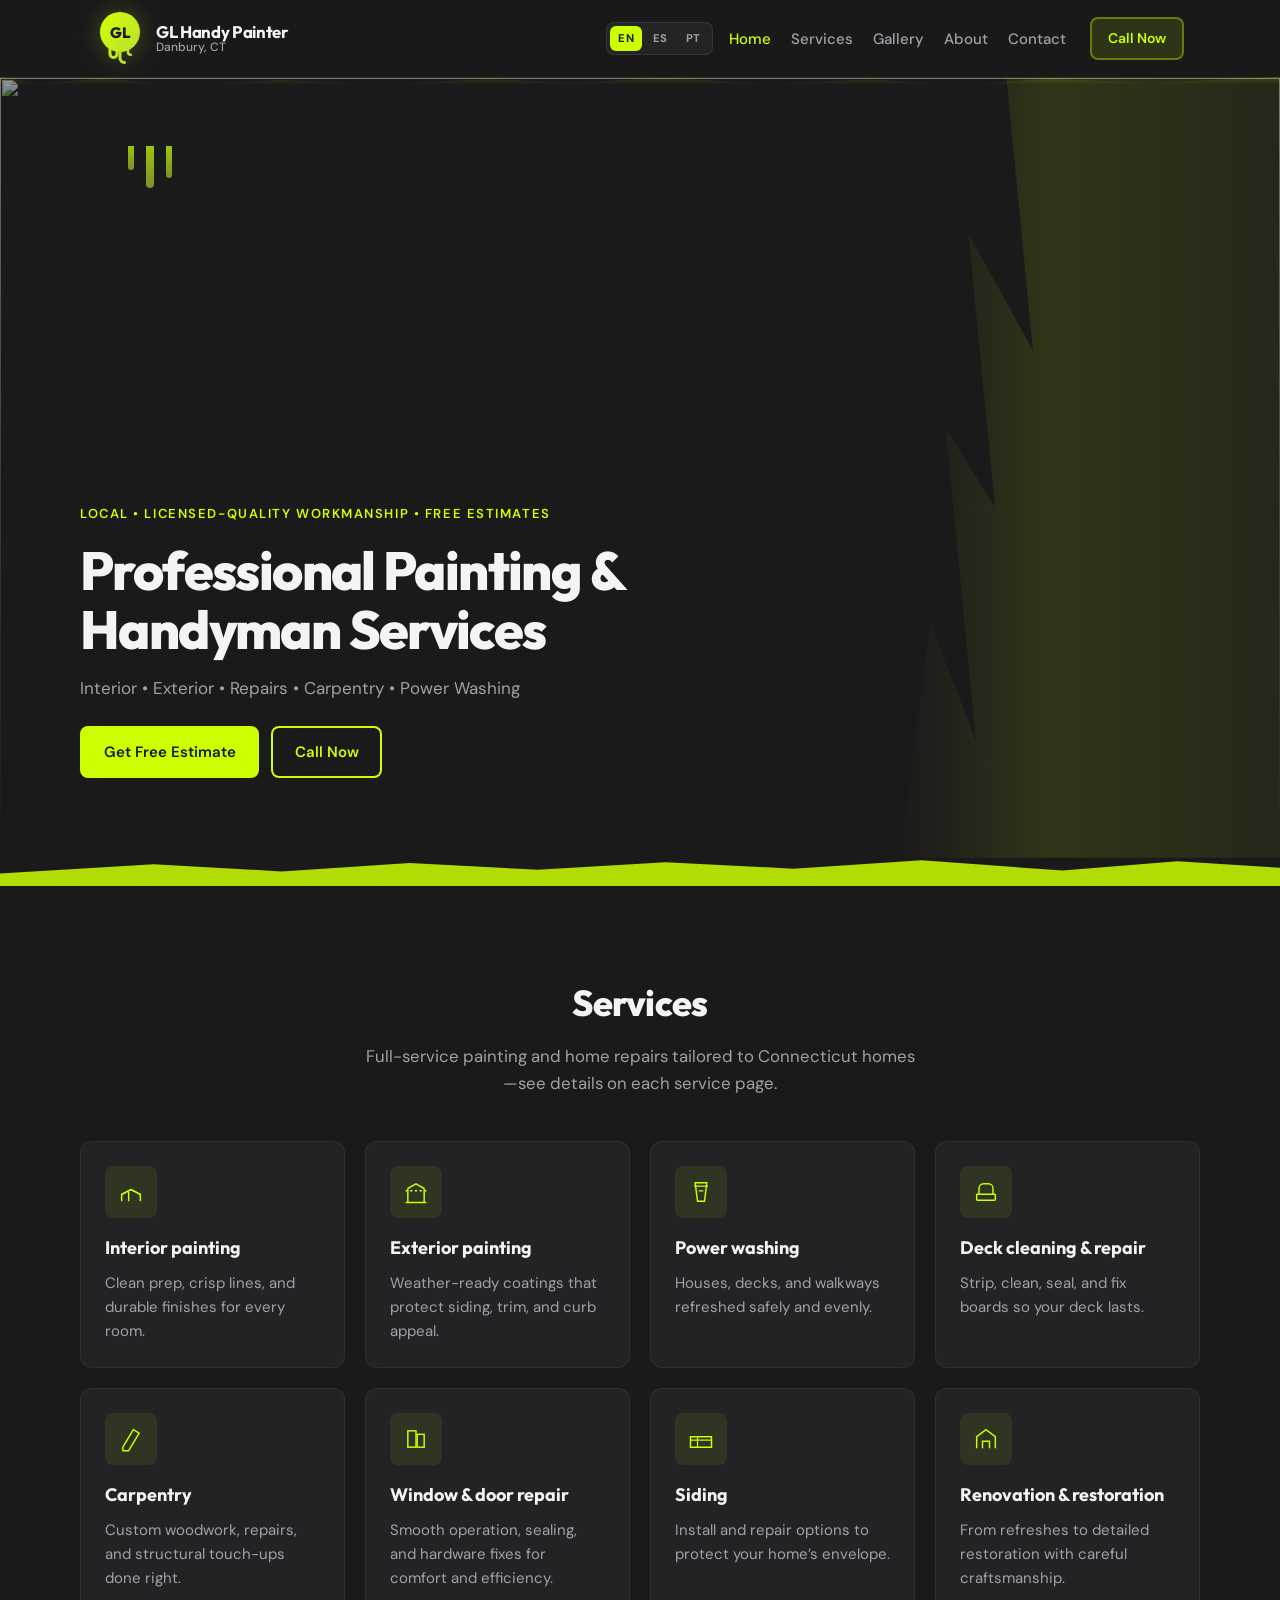
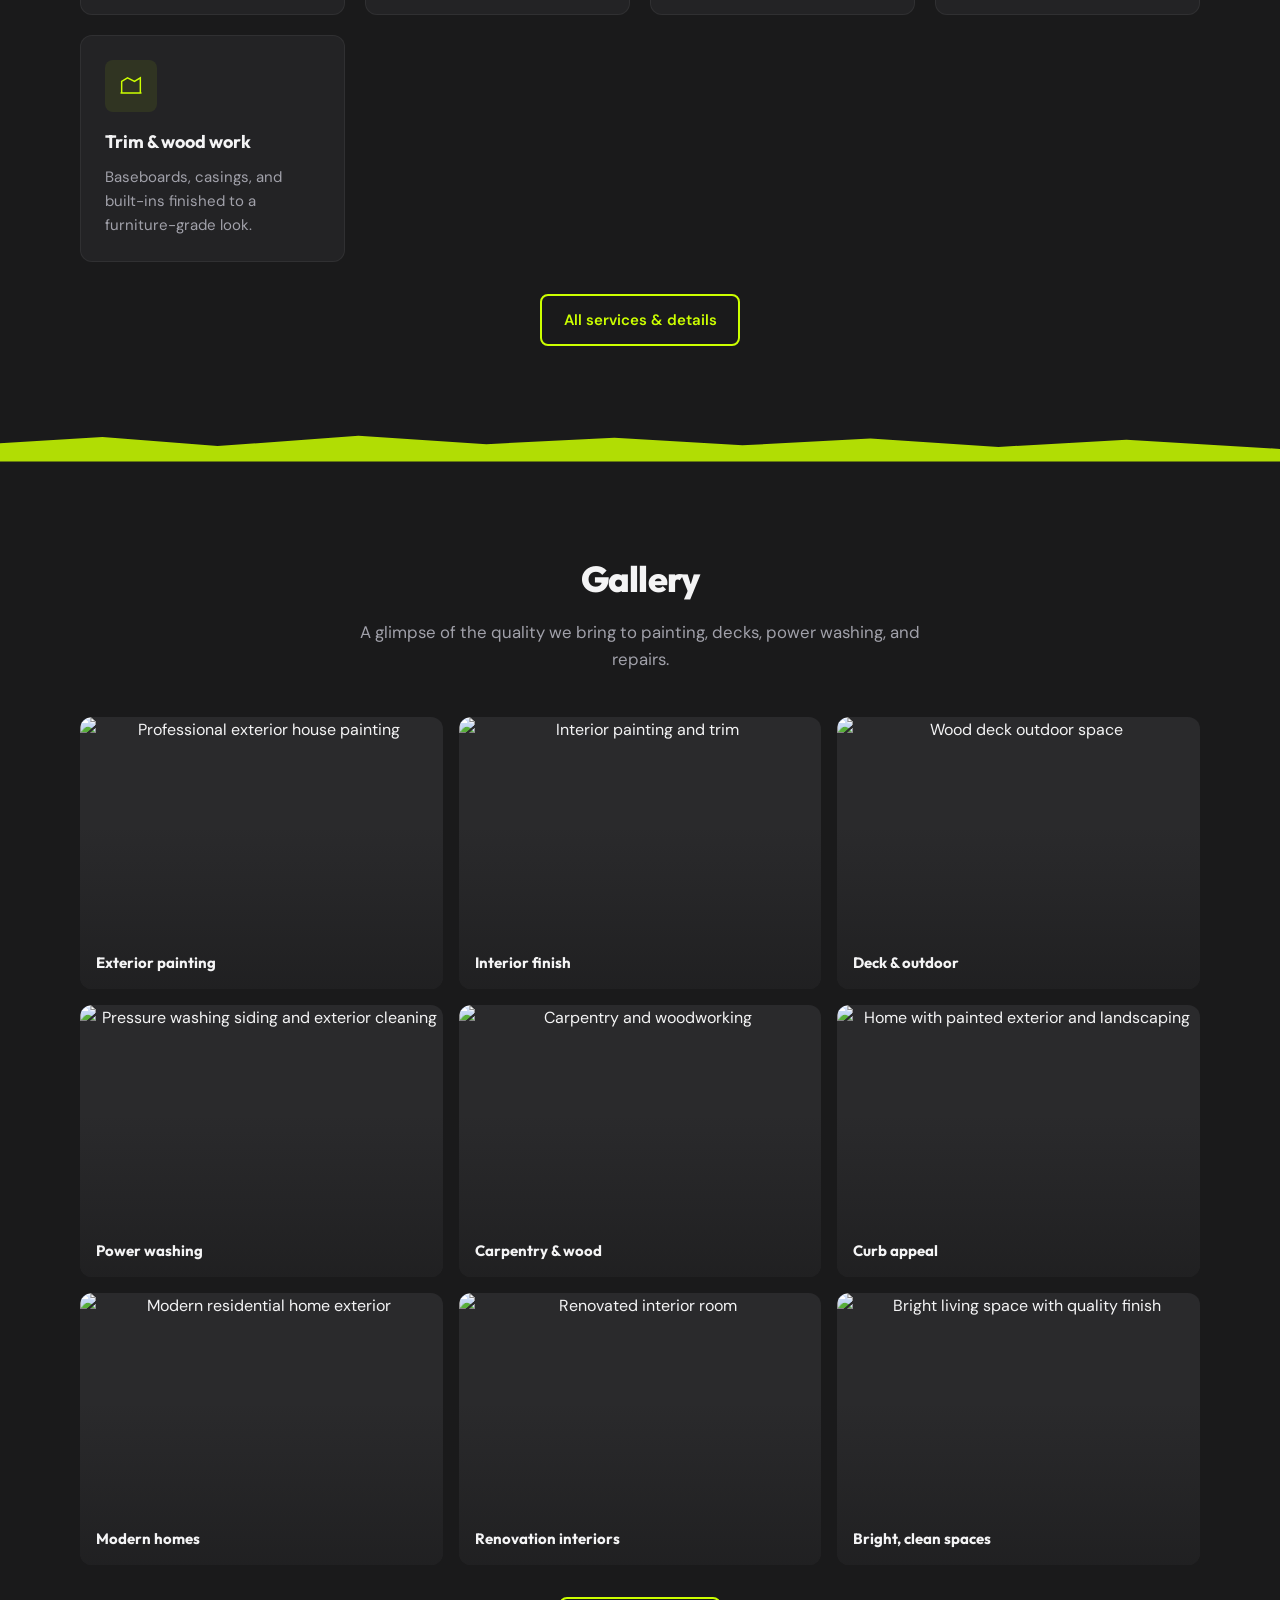
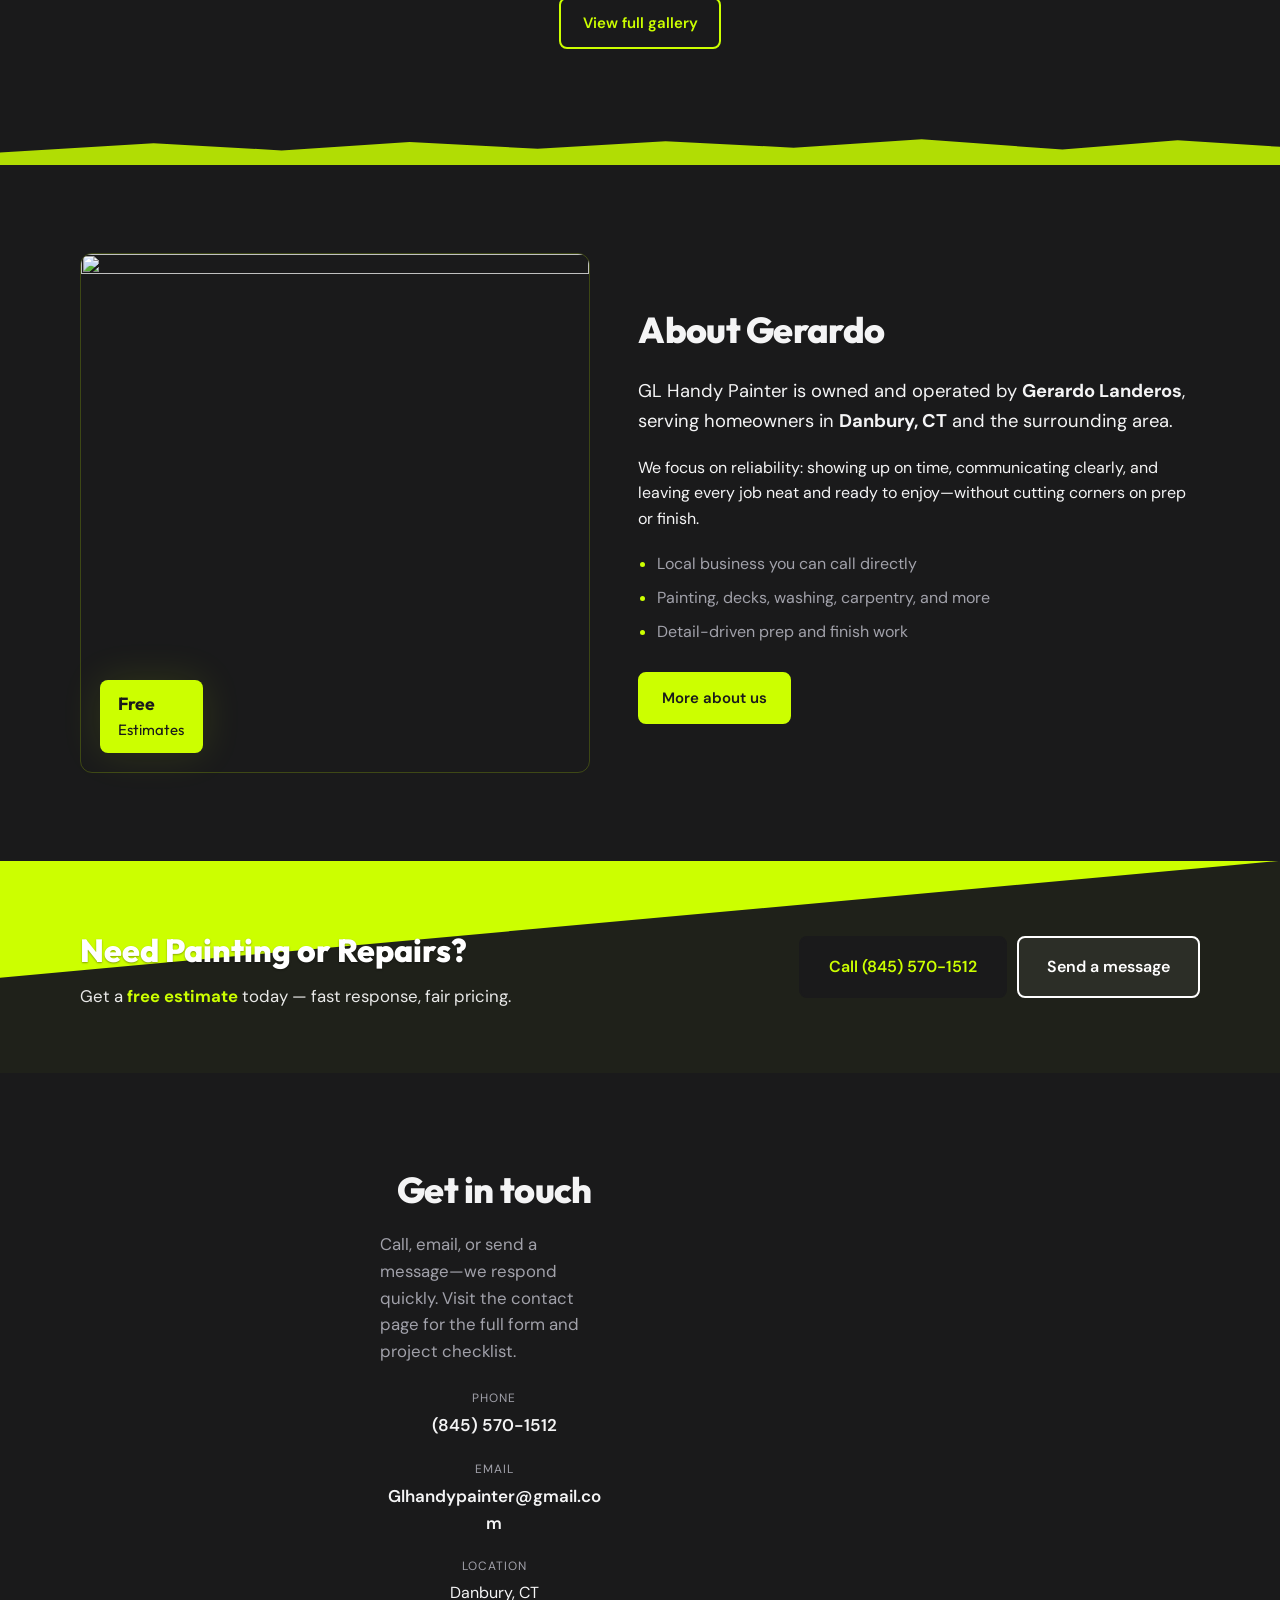
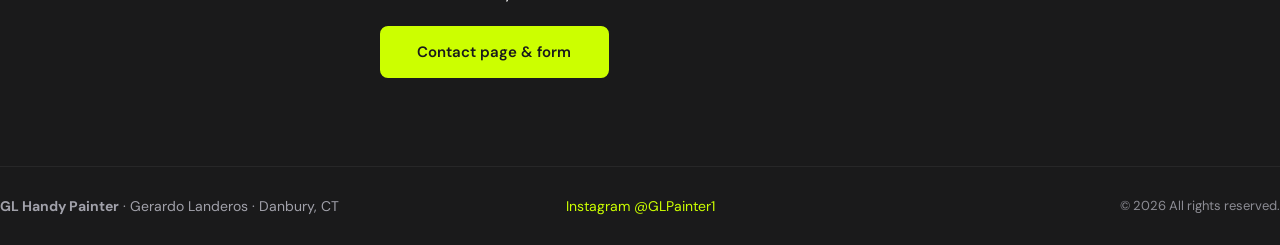
==== index.html @ 83ecfe6f "first" ====
<!DOCTYPE html>
<html lang="en">
<head>
  <meta charset="UTF-8">
  <meta name="viewport" content="width=device-width, initial-scale=1.0, viewport-fit=cover">
  <meta name="description" content="GL Handy Painter — professional painting and handyman services in Danbury, CT. Interior & exterior painting, power washing, deck repair, carpentry, and more. Free estimates. Call (845) 570-1512.">
  <meta name="theme-color" content="#1A1A1B">
  <title>GL Handy Painter | Painting & Handyman Services | Danbury, CT</title>
  <link rel="preconnect" href="https://fonts.googleapis.com">
  <link rel="preconnect" href="https://fonts.gstatic.com" crossorigin>
  <link href="https://fonts.googleapis.com/css2?family=DM+Sans:ital,opsz,wght@0,9..40,400;0,9..40,500;0,9..40,600;0,9..40,700&family=Outfit:wght@600;700;800&display=swap" rel="stylesheet">
  <link rel="stylesheet" href="css/styles.css">
  <script type="application/ld+json">
  {
    "@context": "https://schema.org",
    "@type": "HomeAndConstructionBusiness",
    "name": "GL Handy Painter",
    "description": "Professional painting and handyman services in Danbury, Connecticut.",
    "telephone": "+18455701512",
    "email": "Glhandypainter@gmail.com",
    "address": {
      "@type": "PostalAddress",
      "addressLocality": "Danbury",
      "addressRegion": "CT",
      "addressCountry": "US"
    },
    "areaServed": { "@type": "City", "name": "Danbury", "containedInPlace": { "@type": "State", "name": "Connecticut" } },
    "priceRange": "$$"
  }
  </script>
</head>
<body data-page="home">
  <a class="skip-link" href="#main" data-i18n="skip">Skip to content</a>

  <header class="site-header" id="top">
    <div class="header-inner">
      <a href="index.html" class="brand" data-i18n-aria="brand_aria" aria-label="GL Handy Painter home">
        <span class="brand-logo" aria-hidden="true">
          <svg class="logo-gl" width="48" height="56" viewBox="0 0 48 56" fill="none" xmlns="http://www.w3.org/2000/svg">
            <ellipse cx="24" cy="22" rx="20" ry="20" fill="url(#logoGradH)"/>
            <path class="logo-drip logo-drip--1" d="M14 38v6c0 2 1.5 3.5 3.5 3.5s3.5-1.5 3.5-3.5v-4" stroke="url(#logoGradH)" stroke-width="3" stroke-linecap="round" fill="none"/>
            <path class="logo-drip logo-drip--2" d="M24 40v8c0 2.5 2 4.5 4.5 4.5" stroke="url(#logoGradH)" stroke-width="3" stroke-linecap="round" fill="none"/>
            <path class="logo-drip logo-drip--3" d="M32 37v5c0 1.5 1.2 2.8 2.8 2.8" stroke="url(#logoGradH)" stroke-width="2.5" stroke-linecap="round" fill="none"/>
            <text x="24" y="28" text-anchor="middle" fill="#1A1A1B" font-family="Outfit, sans-serif" font-weight="800" font-size="15">GL</text>
            <defs>
              <linearGradient id="logoGradH" x1="4" y1="4" x2="44" y2="40" gradientUnits="userSpaceOnUse">
                <stop stop-color="#D4FF00"/>
                <stop offset="1" stop-color="#B8E034"/>
              </linearGradient>
            </defs>
          </svg>
        </span>
        <span class="brand-text">
          <span class="brand-name">GL Handy Painter</span>
          <span class="brand-tag">Danbury, CT</span>
        </span>
      </a>
      <div class="header-end">
        <div class="lang-switch" role="group" data-i18n-aria="lang_aria" aria-label="Choose language">
          <button type="button" class="lang-btn is-active" data-lang="en" aria-pressed="true">EN</button>
          <button type="button" class="lang-btn" data-lang="es" aria-pressed="false">ES</button>
          <button type="button" class="lang-btn" data-lang="pt" aria-pressed="false">PT</button>
        </div>
        <nav class="nav" aria-label="Main">
          <button type="button" class="nav-toggle" aria-expanded="false" aria-controls="nav-menu" data-i18n-aria="nav_open" aria-label="Open menu">
            <span></span><span></span><span></span>
          </button>
          <ul id="nav-menu" class="nav-list">
            <li><a href="index.html" aria-current="page" data-i18n="nav_home">Home</a></li>
            <li><a href="services.html" data-i18n="nav_services">Services</a></li>
            <li><a href="gallery.html" data-i18n="nav_gallery">Gallery</a></li>
            <li><a href="about.html" data-i18n="nav_about">About</a></li>
            <li><a href="contact.html" data-i18n="nav_contact">Contact</a></li>
            <li class="nav-cta"><a href="tel:+18455701512" class="btn btn--nav" data-i18n="nav_call">Call Now</a></li>
          </ul>
        </nav>
      </div>
    </div>
  </header>

  <main id="main">
    <section class="hero" aria-labelledby="hero-heading">
      <div class="hero-bg">
        <picture>
          <source media="(max-width: 768px)" srcset="https://images.unsplash.com/photo-1562259949-e8e7689d7828?w=900&q=85">
          <img src="https://images.unsplash.com/photo-1562259949-e8e7689d7828?w=1920&q=85" alt="" width="1920" height="1080" fetchpriority="high" class="hero-bg-img">
        </picture>
        <div class="hero-overlay"></div>
        <div class="hero-paint-edge" aria-hidden="true"></div>
      </div>
      <div class="hero-drips" aria-hidden="true">
        <span class="drip drip--1"></span>
        <span class="drip drip--2"></span>
        <span class="drip drip--3"></span>
      </div>
      <div class="container hero-content">
        <p class="hero-eyebrow" data-i18n="hero_eyebrow">Local • Licensed-quality workmanship • Free estimates</p>
        <h1 id="hero-heading" class="hero-title" data-i18n="hero_title">Professional Painting &amp; Handyman Services</h1>
        <p class="hero-sub" data-i18n="hero_sub">Interior • Exterior • Repairs • Carpentry • Power Washing</p>
        <div class="hero-actions">
          <a href="contact.html" class="btn btn--primary" data-i18n="hero_cta_est">Get Free Estimate</a>
          <a href="tel:+18455701512" class="btn btn--outline" data-i18n="hero_cta_call">Call Now</a>
        </div>
      </div>
    </section>

    <div class="stroke-divider stroke-divider--flip" aria-hidden="true"></div>

    <section class="section services" id="services" aria-labelledby="services-heading">
      <div class="container">
        <header class="section-header">
          <h2 id="services-heading" class="section-title" data-i18n="home_services_h2">Services</h2>
          <p class="section-lead" data-i18n="home_services_lead">Full-service painting and home repairs tailored to Connecticut homes.</p>
        </header>
        <ul class="service-grid">
          <li class="service-card">
            <div class="service-icon" aria-hidden="true"><svg viewBox="0 0 48 48" fill="none"><path d="M8 40V28l16-8 16 8v12" stroke="currentColor" stroke-width="2.5"/><path d="M8 28l16-8 16 8M20 24v16" stroke="currentColor" stroke-width="2.5"/></svg></div>
            <h3 data-i18n="s_interior_t">Interior Painting</h3>
            <p data-i18n="s_interior_d">Clean prep, crisp lines, and durable finishes for every room.</p>
          </li>
          <li class="service-card">
            <div class="service-icon" aria-hidden="true"><svg viewBox="0 0 48 48" fill="none"><path d="M6 42h36M10 42V18l14-8 14 8v24" stroke="currentColor" stroke-width="2.5"/><path d="M6 22h36" stroke="currentColor" stroke-width="2.5" stroke-dasharray="4 4"/></svg></div>
            <h3 data-i18n="s_exterior_t">Exterior Painting</h3>
            <p data-i18n="s_exterior_d">Weather-ready coatings that protect siding, trim, and curb appeal.</p>
          </li>
          <li class="service-card">
            <div class="service-icon" aria-hidden="true"><svg viewBox="0 0 48 48" fill="none"><path d="M14 8h20l-4 32H18L14 8z" stroke="currentColor" stroke-width="2.5"/><path d="M12 14h24M20 22h8" stroke="currentColor" stroke-width="2"/></svg></div>
            <h3 data-i18n="s_wash_t">Power Washing</h3>
            <p data-i18n="s_wash_d">Houses, decks, and walkways refreshed safely and evenly.</p>
          </li>
          <li class="service-card">
            <div class="service-icon" aria-hidden="true"><svg viewBox="0 0 48 48" fill="none"><rect x="8" y="28" width="32" height="10" rx="1" stroke="currentColor" stroke-width="2.5"/><path d="M12 28V18c0-4 3-8 8-8h8c5 0 8 4 8 8v10" stroke="currentColor" stroke-width="2.5"/></svg></div>
            <h3 data-i18n="s_deck_t">Deck Cleaning &amp; Repair</h3>
            <p data-i18n="s_deck_d">Strip, clean, seal, and fix boards so your deck lasts.</p>
          </li>
          <li class="service-card">
            <div class="service-icon" aria-hidden="true"><svg viewBox="0 0 48 48" fill="none"><path d="M10 38L28 8l10 6-18 30H10v-6z" stroke="currentColor" stroke-width="2.5" stroke-linejoin="round"/></svg></div>
            <h3 data-i18n="s_carp_t">Carpentry</h3>
            <p data-i18n="s_carp_d">Custom woodwork, repairs, and structural touch-ups done right.</p>
          </li>
          <li class="service-card">
            <div class="service-icon" aria-hidden="true"><svg viewBox="0 0 48 48" fill="none"><rect x="10" y="10" width="14" height="28" stroke="currentColor" stroke-width="2.5"/><rect x="26" y="16" width="12" height="22" stroke="currentColor" stroke-width="2.5"/></svg></div>
            <h3 data-i18n="s_win_t">Window &amp; Door Repair</h3>
            <p data-i18n="s_win_d">Smooth operation, sealing, and hardware fixes for comfort and efficiency.</p>
          </li>
          <li class="service-card">
            <div class="service-icon" aria-hidden="true"><svg viewBox="0 0 48 48" fill="none"><path d="M6 20h36v18H6V20z" stroke="currentColor" stroke-width="2.5"/><path d="M6 26h36M18 20v18" stroke="currentColor" stroke-width="2"/></svg></div>
            <h3 data-i18n="s_side_t">Siding</h3>
            <p data-i18n="s_side_d">Install and repair options to protect your home’s envelope.</p>
          </li>
          <li class="service-card">
            <div class="service-icon" aria-hidden="true"><svg viewBox="0 0 48 48" fill="none"><path d="M8 40V20l16-12 16 12v20" stroke="currentColor" stroke-width="2.5"/><path d="M18 40V28h12v12" stroke="currentColor" stroke-width="2.5"/></svg></div>
            <h3 data-i18n="s_reno_t">Renovation &amp; Restoration</h3>
            <p data-i18n="s_reno_d">From refreshes to detailed restoration with careful craftsmanship.</p>
          </li>
          <li class="service-card">
            <div class="service-icon" aria-hidden="true"><svg viewBox="0 0 48 48" fill="none"><path d="M6 36h36M8 36V16l10-6 12 6 10-6v26" stroke="currentColor" stroke-width="2.5"/></svg></div>
            <h3 data-i18n="s_trim_t">Trim &amp; Wood Work</h3>
            <p data-i18n="s_trim_d">Baseboards, casings, and built-ins finished to a furniture-grade look.</p>
          </li>
        </ul>
        <div class="section-cta-row">
          <a href="services.html" class="btn btn--outline" data-i18n="home_services_more">All services &amp; details</a>
        </div>
      </div>
    </section>

    <div class="stroke-divider" aria-hidden="true"></div>

    <section class="section gallery-section" id="gallery" aria-labelledby="gallery-heading">
      <div class="container">
        <header class="section-header">
          <h2 id="gallery-heading" class="section-title" data-i18n="home_gallery_h2">Gallery</h2>
          <p class="section-lead" data-i18n="home_gallery_lead">A glimpse of the quality we bring to painting, decks, and repairs.</p>
        </header>
        <div class="gallery-grid" role="list">
          <button type="button" class="gallery-item" role="listitem" data-lightbox="https://images.unsplash.com/photo-1562259949-e8e7689d7828?w=1400&q=85" data-i18n-cap="gal_cap_ext">
            <img src="https://images.unsplash.com/photo-1562259949-e8e7689d7828?w=600&q=80" alt="Professional exterior house painting" width="600" height="400" loading="lazy">
            <span class="gallery-item__cap" data-i18n="gal_cap_ext">Exterior painting</span>
          </button>
          <button type="button" class="gallery-item" role="listitem" data-lightbox="https://images.unsplash.com/photo-1589939705384-5185137a7f0f?w=1400&q=85" data-i18n-cap="gal_cap_int">
            <img src="https://images.unsplash.com/photo-1589939705384-5185137a7f0f?w=600&q=80" alt="Interior painting and trim" width="600" height="400" loading="lazy">
            <span class="gallery-item__cap" data-i18n="gal_cap_int">Interior finish</span>
          </button>
          <button type="button" class="gallery-item" role="listitem" data-lightbox="https://images.unsplash.com/photo-1556911220-bff31c812dba?w=1400&q=85" data-i18n-cap="gal_cap_deck">
            <img src="https://images.unsplash.com/photo-1556911220-bff31c812dba?w=600&q=80" alt="Wood deck outdoor space" width="600" height="400" loading="lazy">
            <span class="gallery-item__cap" data-i18n="gal_cap_deck">Deck &amp; outdoor</span>
          </button>
          <button type="button" class="gallery-item" role="listitem" data-lightbox="https://images.unsplash.com/photo-1600880292203-757bb62b4baf?w=1400&q=85" data-i18n-cap="gal_cap_wash">
            <img src="https://images.unsplash.com/photo-1600880292203-757bb62b4baf?w=600&q=80" alt="Pressure washing siding and exterior cleaning" width="600" height="400" loading="lazy">
            <span class="gallery-item__cap" data-i18n="gal_cap_wash">Power washing</span>
          </button>
          <button type="button" class="gallery-item" role="listitem" data-lightbox="https://images.unsplash.com/photo-1504148455328-c376907d081c?w=1400&q=85" data-i18n-cap="gal_cap_wood">
            <img src="https://images.unsplash.com/photo-1504148455328-c376907d081c?w=600&q=80" alt="Carpentry and woodworking" width="600" height="400" loading="lazy">
            <span class="gallery-item__cap" data-i18n="gal_cap_wood">Carpentry &amp; wood</span>
          </button>
          <button type="button" class="gallery-item" role="listitem" data-lightbox="https://images.unsplash.com/photo-1600585154340-be6161a56a0c?w=1400&q=85" data-i18n-cap="gal_cap_curb">
            <img src="https://images.unsplash.com/photo-1600585154340-be6161a56a0c?w=600&q=80" alt="Home with painted exterior and landscaping" width="600" height="400" loading="lazy">
            <span class="gallery-item__cap" data-i18n="gal_cap_curb">Curb appeal</span>
          </button>
          <button type="button" class="gallery-item" role="listitem" data-lightbox="https://images.unsplash.com/photo-1564013799919-ab600027ffc6?w=1400&q=85" data-i18n-cap="gal_cap_modern">
            <img src="https://images.unsplash.com/photo-1564013799919-ab600027ffc6?w=600&q=80" alt="Modern residential home exterior" width="600" height="400" loading="lazy">
            <span class="gallery-item__cap" data-i18n="gal_cap_modern">Modern homes</span>
          </button>
          <button type="button" class="gallery-item" role="listitem" data-lightbox="https://images.unsplash.com/photo-1513694203232-719a280e022f?w=1400&q=85" data-i18n-cap="gal_cap_reno">
            <img src="https://images.unsplash.com/photo-1513694203232-719a280e022f?w=600&q=80" alt="Renovated interior room" width="600" height="400" loading="lazy">
            <span class="gallery-item__cap" data-i18n="gal_cap_reno">Renovation interiors</span>
          </button>
          <button type="button" class="gallery-item" role="listitem" data-lightbox="https://images.unsplash.com/photo-1600585154084-4e5fe7c39198?w=1400&q=85" data-i18n-cap="gal_cap_bright">
            <img src="https://images.unsplash.com/photo-1600585154084-4e5fe7c39198?w=600&q=80" alt="Bright living space with quality finish" width="600" height="400" loading="lazy">
            <span class="gallery-item__cap" data-i18n="gal_cap_bright">Bright, clean spaces</span>
          </button>
        </div>
        <div class="section-cta-row">
          <a href="gallery.html" class="btn btn--outline" data-i18n="home_gallery_more">View full gallery</a>
        </div>
      </div>
    </section>

    <div class="stroke-divider stroke-divider--flip" aria-hidden="true"></div>

    <section class="section about" id="about" aria-labelledby="about-heading">
      <div class="container about-grid">
        <div class="about-visual">
          <img src="https://images.unsplash.com/photo-1600607687939-ce8a6c25118c?w=700&q=85" alt="" class="about-img" width="700" height="875" loading="lazy">
          <div class="about-badge">
            <strong data-i18n="about_badge_free">Free</strong> <span data-i18n="about_badge_est">Estimates</span>
          </div>
        </div>
        <div class="about-copy">
          <h2 id="about-heading" class="section-title" data-i18n="home_about_h2">About Gerardo</h2>
          <p class="lead" data-i18n-html="home_about_p1">GL Handy Painter is owned and operated by <strong>Gerardo Landeros</strong>, serving homeowners in <strong>Danbury, CT</strong> and the surrounding area.</p>
          <p data-i18n="home_about_p2">We focus on reliability: showing up on time, communicating clearly, and leaving every job neat and ready to enjoy.</p>
          <ul class="about-points">
            <li data-i18n="home_about_li1">Local business you can call directly</li>
            <li data-i18n="home_about_li2">Experience across painting, decks, washing, and carpentry</li>
            <li data-i18n="home_about_li3">Detail-driven prep and finish work</li>
          </ul>
          <a href="about.html" class="btn btn--primary" data-i18n="home_about_more">More about us</a>
        </div>
      </div>
    </section>

    <section class="cta-banner" aria-labelledby="cta-banner-heading">
      <div class="cta-banner__inner container">
        <div class="cta-banner__text">
          <h2 id="cta-banner-heading" data-i18n="cta_banner_h2">Need Painting or Repairs?</h2>
          <p data-i18n-html="cta_banner_p">Get a <strong>free estimate</strong> today — fast response, fair pricing.</p>
        </div>
        <div class="cta-banner__actions">
          <a href="tel:+18455701512" class="btn btn--dark btn--lg" data-i18n="cta_call_btn">Call (845) 570-1512</a>
          <a href="contact.html" class="btn btn--outline-dark btn--lg" data-i18n="cta_msg_btn">Send a message</a>
        </div>
      </div>
    </section>

    <section class="section contact" id="contact" aria-labelledby="contact-heading">
      <div class="container contact-grid contact-grid--teaser">
        <div class="contact-info">
          <h2 id="contact-heading" class="section-title" data-i18n="home_contact_h2">Get in touch</h2>
          <p class="section-lead" style="text-align:left;margin-bottom:1.5rem" data-i18n="home_contact_teaser">Call, email, or send a message—we respond quickly.</p>
          <ul class="contact-list">
            <li>
              <span class="contact-label" data-i18n="home_contact_phone">Phone</span>
              <a href="tel:+18455701512">(845) 570-1512</a>
            </li>
            <li>
              <span class="contact-label" data-i18n="home_contact_email">Email</span>
              <a href="mailto:Glhandypainter@gmail.com">Glhandypainter@gmail.com</a>
            </li>
            <li>
              <span class="contact-label" data-i18n="home_contact_loc">Location</span>
              <span>Danbury, CT</span>
            </li>
          </ul>
          <a href="contact.html" class="btn btn--primary" data-i18n="home_contact_cta">Contact page &amp; form</a>
        </div>
      </div>
    </section>
  </main>

  <footer class="site-footer">
    <div class="container footer-inner">
      <p data-i18n-html="footer_line"><strong>GL Handy Painter</strong> · Gerardo Landeros · Danbury, CT</p>
      <p class="footer-social"><a href="https://www.instagram.com/GLPainter1/" rel="noopener noreferrer" target="_blank" data-i18n="footer_insta">Instagram @GLPainter1</a></p>
      <p class="footer-copy">© <span id="year"></span> <span data-i18n="footer_rights">All rights reserved.</span></p>
    </div>
  </footer>

  <a href="tel:+18455701512" class="fab-call" data-i18n-aria="fab_aria" aria-label="Call GL Handy Painter">
    <svg width="24" height="24" viewBox="0 0 24 24" fill="none" aria-hidden="true"><path d="M6.6 10.8c1.45 2.35 3.45 4.35 5.8 5.8l1.95-1.95c.3-.3.75-.4 1.1-.25 1.2.45 2.5.7 3.85.7.6 0 1.05.45 1.05 1.05V20c0 .6-.45 1.05-1.05 1.05C9.4 21.05 3 14.65 3 6.95 3 6.35 3.45 5.9 4.05 5.9H7.1c.6 0 1.05.45 1.05 1.05 0 1.35.25 2.65.7 3.85.15.35.05.8-.25 1.1L6.6 10.8z" fill="currentColor"/></svg>
  </a>

  <div class="lightbox" id="lightbox" hidden>
    <button type="button" class="lightbox__close" data-i18n-aria="lightbox_close" aria-label="Close preview">&times;</button>
    <img class="lightbox__img" src="" alt="">
    <p class="lightbox__cap"></p>
  </div>

  <script src="js/i18n.js"></script>
  <script src="js/main.js" defer></script>
</body>
</html>
---- css/styles.css ----
/* GL Handy Painter — brand: charcoal + neon lime */
:root {
  --color-bg: #1A1A1B;
  --color-bg-elevated: #232325;
  --color-surface: #2A2A2C;
  --color-text: #F4F4F5;
  --color-text-muted: #A1A1AA;
  --color-accent: #CCFF00;
  --color-accent-hover: #D4FF00;
  --color-accent-dark: #9BB82E;
  --font-display: "Outfit", system-ui, sans-serif;
  --font-body: "DM Sans", system-ui, sans-serif;
  --header-height: 4.25rem;
  --radius: 12px;
  --radius-sm: 8px;
  --shadow-glow: 0 0 40px rgba(204, 255, 0, 0.12);
  --transition: 0.25s cubic-bezier(0.4, 0, 0.2, 1);
}

*,
*::before,
*::after {
  box-sizing: border-box;
}

html {
  scroll-behavior: smooth;
}

@media (prefers-reduced-motion: reduce) {
  html {
    scroll-behavior: auto;
  }
  *,
  *::before,
  *::after {
    animation-duration: 0.01ms !important;
    animation-iteration-count: 1 !important;
    transition-duration: 0.01ms !important;
  }
}

body {
  margin: 0;
  font-family: var(--font-body);
  font-size: 1rem;
  line-height: 1.6;
  color: var(--color-text);
  background: var(--color-bg);
  -webkit-font-smoothing: antialiased;
  padding-bottom: env(safe-area-inset-bottom, 0);
}

img {
  max-width: 100%;
  height: auto;
  display: block;
}

a {
  color: var(--color-accent);
  text-decoration: none;
  transition: color var(--transition), opacity var(--transition);
}

a:hover {
  color: var(--color-accent-hover);
}

.skip-link {
  position: absolute;
  top: -100px;
  left: 1rem;
  padding: 0.75rem 1rem;
  background: var(--color-accent);
  color: var(--color-bg);
  font-weight: 600;
  z-index: 200;
  border-radius: var(--radius-sm);
}

.skip-link:focus {
  top: 1rem;
}

.container {
  width: min(100% - 2rem, 1120px);
  margin-inline: auto;
  padding-left: max(0px, env(safe-area-inset-left, 0px));
  padding-right: max(0px, env(safe-area-inset-right, 0px));
}

.visually-hidden {
  position: absolute;
  width: 1px;
  height: 1px;
  padding: 0;
  margin: -1px;
  overflow: hidden;
  clip: rect(0, 0, 0, 0);
  white-space: nowrap;
  border: 0;
}

.contact-grid--teaser {
  max-width: 520px;
  margin-inline: auto;
}

.contact-grid--teaser .contact-info .section-title {
  text-align: center;
}

.contact-grid--teaser .contact-list {
  text-align: center;
}

.contact-grid--teaser .contact-label {
  text-align: center;
}

.contact-grid--teaser .btn {
  display: flex;
  margin-inline: auto;
  max-width: 320px;
}

/* ----- Header ----- */
.site-header {
  position: sticky;
  top: 0;
  z-index: 100;
  background: rgba(26, 26, 27, 0.92);
  backdrop-filter: blur(12px);
  -webkit-backdrop-filter: blur(12px);
  border-bottom: 1px solid rgba(204, 255, 0, 0.12);
}

.site-header::after {
  content: "";
  position: absolute;
  left: 0;
  right: 0;
  bottom: -8px;
  height: 8px;
  background: linear-gradient(
    180deg,
    rgba(204, 255, 0, 0.15) 0%,
    transparent 100%
  );
  pointer-events: none;
  clip-path: polygon(
    0 0,
    3% 80%,
    8% 20%,
    14% 100%,
    22% 40%,
    30% 90%,
    38% 30%,
    45% 70%,
    52% 15%,
    60% 85%,
    68% 35%,
    75% 95%,
    82% 25%,
    90% 75%,
    100% 0,
    100% 100%,
    0 100%
  );
  opacity: 0.9;
}

.header-inner {
  display: flex;
  align-items: center;
  justify-content: space-between;
  gap: 0.75rem;
  max-width: 1120px;
  margin: 0 auto;
  padding: 0.65rem max(1rem, env(safe-area-inset-left, 0px))
    max(0.65rem, env(safe-area-inset-top, 0px))
    max(1rem, env(safe-area-inset-right, 0px));
  min-height: var(--header-height);
  flex-wrap: nowrap;
}

@media (max-width: 380px) {
  .brand-name {
    font-size: 0.95rem;
  }
  .lang-btn {
    padding: 0.3rem 0.38rem;
    font-size: 0.65rem;
  }
}

.header-end {
  display: flex;
  align-items: center;
  gap: 0.65rem 1rem;
  margin-left: auto;
}

.lang-switch {
  display: flex;
  align-items: center;
  gap: 0.15rem;
  padding: 0.2rem;
  background: rgba(255, 255, 255, 0.05);
  border-radius: var(--radius-sm);
  border: 1px solid rgba(255, 255, 255, 0.08);
}

.lang-btn {
  font-family: var(--font-body);
  font-size: 0.7rem;
  font-weight: 700;
  letter-spacing: 0.04em;
  padding: 0.35rem 0.5rem;
  border: none;
  border-radius: 6px;
  background: transparent;
  color: var(--color-text-muted);
  cursor: pointer;
  transition: background var(--transition), color var(--transition);
}

.lang-btn:hover {
  color: var(--color-text);
}

.lang-btn.is-active {
  background: var(--color-accent);
  color: var(--color-bg);
}

.nav .nav-list a[aria-current="page"] {
  color: var(--color-accent);
}

.brand {
  display: flex;
  align-items: center;
  gap: 0.75rem;
  color: var(--color-text);
}

.brand:hover {
  color: var(--color-text);
}

.brand-logo {
  flex-shrink: 0;
}

.logo-gl {
  display: block;
  filter: drop-shadow(0 0 12px rgba(204, 255, 0, 0.25));
}

.logo-drip {
  animation: drip-wobble 4s ease-in-out infinite;
}

.logo-drip--2 {
  animation-delay: 0.5s;
}

.logo-drip--3 {
  animation-delay: 1s;
}

@keyframes drip-wobble {
  0%,
  100% {
    transform: translateY(0);
  }
  50% {
    transform: translateY(1.5px);
  }
}

.brand-text {
  display: flex;
  flex-direction: column;
  line-height: 1.15;
}

.brand-name {
  font-family: var(--font-display);
  font-weight: 700;
  font-size: 1.05rem;
  letter-spacing: -0.02em;
}

.brand-tag {
  font-size: 0.75rem;
  color: var(--color-text-muted);
  font-weight: 500;
}

.nav {
  display: flex;
  align-items: center;
  gap: 0.35rem;
}

.nav-toggle {
  display: none;
  flex-direction: column;
  justify-content: center;
  gap: 5px;
  width: 44px;
  height: 44px;
  padding: 0;
  border: none;
  background: transparent;
  cursor: pointer;
  color: var(--color-text);
}

.nav-toggle span {
  display: block;
  height: 2px;
  width: 22px;
  background: currentColor;
  border-radius: 1px;
  transition: var(--transition);
}

.nav-toggle[aria-expanded="true"] span:nth-child(1) {
  transform: translateY(7px) rotate(45deg);
}

.nav-toggle[aria-expanded="true"] span:nth-child(2) {
  opacity: 0;
}

.nav-toggle[aria-expanded="true"] span:nth-child(3) {
  transform: translateY(-7px) rotate(-45deg);
}

.nav-list {
  display: flex;
  align-items: center;
  gap: 0.5rem 1.25rem;
  list-style: none;
  margin: 0;
  padding: 0;
}

.nav-list a:not(.btn) {
  color: var(--color-text-muted);
  font-weight: 500;
  font-size: 0.9375rem;
}

.nav-list a:not(.btn):hover {
  color: var(--color-accent);
}

.nav-cta {
  margin-left: 0.25rem;
}

/* Buttons */
.btn {
  display: inline-flex;
  align-items: center;
  justify-content: center;
  gap: 0.5rem;
  padding: 0.75rem 1.35rem;
  font-family: var(--font-body);
  font-weight: 600;
  font-size: 0.9375rem;
  border-radius: var(--radius-sm);
  border: 2px solid transparent;
  cursor: pointer;
  transition: transform var(--transition), background var(--transition),
    border-color var(--transition), box-shadow var(--transition), color var(--transition);
  text-decoration: none;
  white-space: nowrap;
}

.btn:active {
  transform: scale(0.98);
}

.btn--primary {
  background: var(--color-accent);
  color: var(--color-bg);
  border-color: var(--color-accent);
  position: relative;
  overflow: hidden;
}

.btn--primary::before {
  content: "";
  position: absolute;
  inset: 0;
  background: linear-gradient(
    105deg,
    transparent 40%,
    rgba(255, 255, 255, 0.25) 50%,
    transparent 60%
  );
  transform: translateX(-100%);
  transition: transform 0.6s ease;
}

.btn--primary:hover {
  background: var(--color-accent-hover);
  color: var(--color-bg);
  box-shadow: var(--shadow-glow);
}

.btn--primary:hover::before {
  transform: translateX(100%);
}

.btn--outline {
  background: transparent;
  color: var(--color-accent);
  border-color: var(--color-accent);
}

.btn--outline:hover {
  background: rgba(204, 255, 0, 0.1);
  color: var(--color-accent-hover);
}

.btn--nav {
  padding: 0.5rem 1rem;
  font-size: 0.875rem;
  background: rgba(204, 255, 0, 0.12);
  color: var(--color-accent);
  border-color: rgba(204, 255, 0, 0.35);
}

.btn--nav:hover {
  background: var(--color-accent);
  color: var(--color-bg);
}

.btn--dark {
  background: var(--color-bg);
  color: var(--color-accent);
  border-color: var(--color-bg);
}

.btn--dark:hover {
  background: var(--color-surface);
  color: var(--color-accent-hover);
  box-shadow: 0 8px 32px rgba(0, 0, 0, 0.3);
}

.btn--outline-dark {
  background: transparent;
  color: var(--color-bg);
  border-color: var(--color-bg);
}

.btn--outline-dark:hover {
  background: rgba(26, 26, 27, 0.08);
}

.btn--lg {
  padding: 1rem 1.75rem;
  font-size: 1rem;
}

.btn--block {
  width: 100%;
}

/* Paint stroke dividers */
.stroke-divider {
  height: 28px;
  background: var(--color-accent);
  clip-path: polygon(
    0 35%,
    8% 12%,
    17% 45%,
    28% 8%,
    38% 38%,
    48% 15%,
    58% 42%,
    68% 18%,
    78% 48%,
    88% 22%,
    100% 55%,
    100% 100%,
    0 100%
  );
  opacity: 0.85;
}

.stroke-divider--flip {
  transform: scaleX(-1);
}

/* ----- Hero ----- */
.hero {
  position: relative;
  min-height: min(88vh, 780px);
  display: flex;
  align-items: flex-end;
  padding-bottom: clamp(2.25rem, 8vw, 5rem);
  overflow: hidden;
}

@media (max-width: 600px) {
  .hero {
    min-height: min(78vh, 640px);
    align-items: flex-end;
    padding-bottom: max(2rem, calc(1.5rem + env(safe-area-inset-bottom, 0px)));
  }
}

.hero-bg {
  position: absolute;
  inset: 0;
  z-index: 0;
}

.hero-bg-img {
  width: 100%;
  height: 100%;
  object-fit: cover;
  animation: hero-kenburns 24s ease-in-out infinite alternate;
}

@keyframes hero-kenburns {
  0% {
    transform: scale(1.02);
  }
  100% {
    transform: scale(1.08);
  }
}

.hero-overlay {
  position: absolute;
  inset: 0;
  background: linear-gradient(
    180deg,
    rgba(26, 26, 27, 0.45) 0%,
    rgba(26, 26, 27, 0.82) 55%,
    var(--color-bg) 100%
  );
}

.hero-paint-edge {
  position: absolute;
  top: 0;
  right: 0;
  width: min(42%, 380px);
  height: 100%;
  background: linear-gradient(
    90deg,
    transparent,
    rgba(204, 255, 0, 0.12) 40%,
    rgba(204, 255, 0, 0.06) 100%
  );
  clip-path: polygon(
    15% 0,
    100% 0,
    100% 100%,
    0% 100%,
    8% 70%,
    20% 85%,
    12% 45%,
    25% 55%,
    18% 20%,
    35% 35%,
    28% 0
  );
  pointer-events: none;
}

.hero-drips {
  position: absolute;
  top: var(--header-height);
  left: 10%;
  z-index: 1;
  display: flex;
  gap: 0.75rem;
  pointer-events: none;
  opacity: 0.75;
}

.drip {
  width: 6px;
  border-radius: 0 0 8px 8px;
  background: linear-gradient(180deg, var(--color-accent), var(--color-accent-dark));
  transform-origin: top center;
  animation: drip-fall 3.5s ease-in infinite;
}

.drip--1 {
  height: 24px;
  animation-delay: 0s;
}

.drip--2 {
  height: 42px;
  width: 8px;
  animation-delay: 0.6s;
}

.drip--3 {
  height: 32px;
  animation-delay: 1.2s;
}

@keyframes drip-fall {
  0% {
    transform: scaleY(0.2);
    opacity: 0.4;
  }
  40% {
    transform: scaleY(1);
    opacity: 1;
  }
  100% {
    transform: scaleY(1.15);
    opacity: 0.75;
  }
}

.hero-content {
  position: relative;
  z-index: 2;
  padding-top: clamp(2.5rem, 12vw, 4rem);
}

.hero-eyebrow {
  font-size: 0.8125rem;
  font-weight: 600;
  text-transform: uppercase;
  letter-spacing: 0.12em;
  color: var(--color-accent);
  margin: 0 0 1rem;
}

.hero-title {
  font-family: var(--font-display);
  font-weight: 800;
  font-size: clamp(1.65rem, 6vw, 3.35rem);
  line-height: 1.1;
  letter-spacing: -0.03em;
  margin: 0 0 1rem;
  max-width: 22rem;
}

@media (min-width: 900px) {
  .hero-title {
    max-width: 42rem;
  }
}

.hero-sub {
  font-size: clamp(0.98rem, 3.5vw, 1.0625rem);
  color: var(--color-text-muted);
  margin: 0 0 1.5rem;
  max-width: 36rem;
}

.hero-actions {
  display: flex;
  flex-wrap: wrap;
  gap: 0.75rem;
}

@media (max-width: 540px) {
  .hero-actions {
    flex-direction: column;
    width: 100%;
  }

  .hero-actions .btn {
    width: 100%;
    justify-content: center;
    min-height: 48px;
    padding-top: 0.85rem;
    padding-bottom: 0.85rem;
  }
}

/* Sections */
.section {
  padding: clamp(3.5rem, 8vw, 5.5rem) 0;
}

.section-header {
  text-align: center;
  max-width: 560px;
  margin: 0 auto 2.75rem;
}

.section-title {
  font-family: var(--font-display);
  font-weight: 800;
  font-size: clamp(1.75rem, 4vw, 2.25rem);
  letter-spacing: -0.02em;
  margin: 0 0 0.75rem;
}

.section-lead {
  color: var(--color-text-muted);
  margin: 0;
  font-size: 1.05rem;
}

/* Services */
.service-grid {
  display: grid;
  grid-template-columns: 1fr;
  gap: 1rem;
  list-style: none;
  margin: 0;
  padding: 0;
}

@media (min-width: 520px) {
  .service-grid {
    grid-template-columns: repeat(auto-fill, minmax(240px, 1fr));
    gap: 1.25rem;
  }
}

.service-card {
  background: var(--color-bg-elevated);
  border: 1px solid rgba(255, 255, 255, 0.06);
  border-radius: var(--radius);
  padding: 1.5rem;
  transition: transform var(--transition), border-color var(--transition),
    box-shadow var(--transition);
}

.service-card:hover {
  transform: translateY(-4px);
  border-color: rgba(204, 255, 0, 0.35);
  box-shadow: var(--shadow-glow);
}

.service-icon {
  width: 52px;
  height: 52px;
  display: flex;
  align-items: center;
  justify-content: center;
  color: var(--color-accent);
  margin-bottom: 1rem;
  background: rgba(204, 255, 0, 0.08);
  border-radius: var(--radius-sm);
}

.service-icon svg {
  width: 28px;
  height: 28px;
}

.service-card h3 {
  font-family: var(--font-display);
  font-size: 1.125rem;
  font-weight: 700;
  margin: 0 0 0.5rem;
}

.service-card p {
  margin: 0;
  font-size: 0.9375rem;
  color: var(--color-text-muted);
}

/* Gallery — 3 columns from small tablets up so 3×3 / 4×3 layouts stay even */
.gallery-grid {
  display: grid;
  grid-template-columns: 1fr;
  gap: 0.75rem;
}

@media (min-width: 480px) {
  .gallery-grid {
    grid-template-columns: repeat(3, 1fr);
  }
}

@media (min-width: 700px) {
  .gallery-grid {
    gap: 1rem;
  }
}

.gallery-item {
  position: relative;
  padding: 0;
  border: none;
  border-radius: var(--radius);
  overflow: hidden;
  cursor: pointer;
  background: var(--color-surface);
  aspect-ratio: 4 / 3;
  font: inherit;
  color: inherit;
}

.gallery-item img {
  width: 100%;
  height: 100%;
  object-fit: cover;
  transition: transform 0.5s ease, filter var(--transition);
}

.gallery-item::after {
  content: "";
  position: absolute;
  inset: 0;
  background: linear-gradient(
    180deg,
    transparent 40%,
    rgba(26, 26, 27, 0.88) 100%
  );
  opacity: 0.7;
  transition: opacity var(--transition);
}

.gallery-item:hover img {
  transform: scale(1.06);
  filter: brightness(1.05);
}

.gallery-item:hover::after {
  opacity: 0.85;
}

.gallery-item__cap {
  position: absolute;
  bottom: 0;
  left: 0;
  right: 0;
  z-index: 1;
  padding: 1rem 1rem 0.875rem;
  font-family: var(--font-display);
  font-weight: 700;
  font-size: 0.9375rem;
  text-align: left;
  transition: color var(--transition), transform var(--transition);
}

.gallery-item:hover .gallery-item__cap {
  color: var(--color-accent);
  transform: translateY(-2px);
}

.gallery-grid--more .gallery-item {
  aspect-ratio: 4 / 3;
}

@media (min-width: 900px) {
  .gallery-grid--more {
    grid-template-columns: repeat(4, 1fr);
  }
}

.section-cta-row {
  text-align: center;
  margin-top: 2rem;
}

.section-cta-row .btn + .btn {
  margin-left: 0.5rem;
}

@media (max-width: 520px) {
  .section-cta-row .btn + .btn {
    margin-left: 0;
    margin-top: 0.5rem;
  }
  .section-cta-row .btn {
    display: inline-flex;
    width: 100%;
    max-width: 280px;
    justify-content: center;
  }
}

/* Inner pages */
.page-hero {
  padding: clamp(2.5rem, 6vw, 4rem) 0 clamp(1.5rem, 4vw, 2.5rem);
  background: linear-gradient(
    180deg,
    var(--color-bg-elevated) 0%,
    var(--color-bg) 100%
  );
  border-bottom: 1px solid rgba(204, 255, 0, 0.1);
}

.page-hero h1 {
  font-family: var(--font-display);
  font-weight: 800;
  font-size: clamp(1.45rem, 5vw, 2.5rem);
  line-height: 1.12;
  letter-spacing: -0.02em;
  margin: 0 0 0.75rem;
  max-width: 22rem;
}

@media (min-width: 768px) {
  .page-hero h1 {
    max-width: 22ch;
  }
}

.page-hero p {
  margin: 0;
  color: var(--color-text-muted);
  font-size: clamp(0.95rem, 3vw, 1.0625rem);
  max-width: 40rem;
}

.service-detail-list {
  list-style: none;
  margin: 0;
  padding: 0;
  display: flex;
  flex-direction: column;
  gap: clamp(2rem, 4vw, 3rem);
}

.service-detail {
  display: grid;
  gap: 1.25rem 2rem;
  grid-template-columns: 1fr;
  padding: 1.75rem;
  background: var(--color-bg-elevated);
  border: 1px solid rgba(255, 255, 255, 0.06);
  border-radius: var(--radius);
}

@media (min-width: 720px) {
  .service-detail {
    grid-template-columns: auto 1fr;
    align-items: start;
  }
}

.service-detail .service-icon {
  margin-bottom: 0;
}

.service-detail h2 {
  font-family: var(--font-display);
  font-size: 1.35rem;
  font-weight: 800;
  margin: 0 0 0.75rem;
}

.service-detail .teaser {
  font-weight: 600;
  color: var(--color-accent);
  margin: 0 0 0.75rem;
  font-size: 0.95rem;
}

.service-detail .body p {
  margin: 0 0 0.65rem;
  color: var(--color-text-muted);
  font-size: 0.975rem;
}

.service-detail .body p:last-child {
  margin-bottom: 0;
}

.prose {
  max-width: 65ch;
}

.prose p {
  color: var(--color-text-muted);
  margin: 0 0 1rem;
}

.prose ul {
  color: var(--color-text-muted);
  padding-left: 1.2rem;
}

.prose li {
  margin-bottom: 0.4rem;
}

.prose li::marker {
  color: var(--color-accent);
}

/* About */
.about-grid {
  display: grid;
  gap: 2.5rem;
  align-items: center;
}

@media (min-width: 840px) {
  .about-grid {
    grid-template-columns: 1fr 1.1fr;
    gap: 3rem;
  }
}

.about-visual {
  position: relative;
}

.about-img {
  border-radius: var(--radius);
  width: 100%;
  max-height: 520px;
  object-fit: cover;
  border: 1px solid rgba(204, 255, 0, 0.2);
}

.about-badge {
  position: absolute;
  bottom: 1.25rem;
  left: 1.25rem;
  background: var(--color-accent);
  color: var(--color-bg);
  padding: 0.65rem 1.15rem;
  border-radius: var(--radius-sm);
  font-family: var(--font-display);
  font-size: 0.9375rem;
  box-shadow: var(--shadow-glow);
}

.about-badge strong {
  display: block;
  font-size: 1.1rem;
}

.about-copy .section-title {
  text-align: left;
}

.about-copy .lead {
  font-size: 1.15rem;
  color: var(--color-text);
}

.about-points {
  margin: 1.25rem 0 1.75rem;
  padding-left: 1.15rem;
  color: var(--color-text-muted);
}

.about-points li {
  margin-bottom: 0.5rem;
}

.about-points li::marker {
  color: var(--color-accent);
}

/* CTA banner — diagonal split */
.cta-banner {
  position: relative;
  padding: clamp(2.75rem, 6vw, 4rem) 0;
  background: var(--color-accent);
  overflow: hidden;
}

.cta-banner::before {
  content: "";
  position: absolute;
  inset: 0;
  background: var(--color-bg);
  clip-path: polygon(0 55%, 100% 0, 100% 100%, 0 100%);
  opacity: 0.97;
}

.cta-banner__inner {
  position: relative;
  z-index: 1;
  display: flex;
  flex-direction: column;
  gap: 1.35rem;
  align-items: stretch;
  text-align: center;
}

@media (min-width: 768px) {
  .cta-banner__inner {
    flex-direction: row;
    align-items: center;
    justify-content: space-between;
    text-align: left;
  }
}

.cta-banner__text {
  max-width: 36rem;
}

@media (min-width: 768px) {
  .cta-banner__text {
    margin-right: 1rem;
  }
}

.cta-banner__text h2 {
  font-family: var(--font-display);
  font-weight: 800;
  font-size: clamp(1.35rem, 4vw, 2rem);
  margin: 0 0 0.5rem;
  color: #ffffff;
  text-shadow: 0 1px 2px rgba(0, 0, 0, 0.35);
}

.cta-banner__text p {
  margin: 0;
  color: rgba(255, 255, 255, 0.9);
  font-size: clamp(0.95rem, 2.8vw, 1.05rem);
  line-height: 1.5;
}

.cta-banner__text strong {
  color: var(--color-accent);
  font-weight: 700;
}

.cta-banner__actions {
  display: flex;
  flex-direction: column;
  flex-wrap: nowrap;
  gap: 0.65rem;
  flex-shrink: 0;
  width: 100%;
}

@media (min-width: 768px) {
  .cta-banner__actions {
    flex-direction: row;
    flex-wrap: wrap;
    width: auto;
    justify-content: flex-end;
  }
}

/* "Send a message" on dark charcoal: high-contrast white / lime on interaction */
.cta-banner .btn--outline-dark {
  color: #ffffff;
  border-color: #ffffff;
  border-width: 2px;
  background: rgba(255, 255, 255, 0.06);
  min-height: 48px;
}

.cta-banner .btn--outline-dark:hover {
  background: rgba(204, 255, 0, 0.18);
  border-color: var(--color-accent);
  color: var(--color-accent);
}

.cta-banner .btn--dark {
  min-height: 48px;
}

@media (max-width: 767px) {
  .cta-banner .btn--lg {
    width: 100%;
    justify-content: center;
  }
}

/* Contact */
.contact-grid {
  display: grid;
  gap: 2.5rem;
}

@media (min-width: 800px) {
  .contact-grid {
    grid-template-columns: 1fr 1.1fr;
    align-items: start;
  }
}

.contact-info .section-title {
  text-align: left;
}

.free-estimate-pill {
  display: inline-flex;
  align-items: center;
  gap: 0.5rem;
  background: rgba(204, 255, 0, 0.12);
  color: var(--color-accent);
  font-weight: 600;
  font-size: 0.875rem;
  padding: 0.45rem 0.85rem;
  border-radius: 999px;
  margin: 0 0 1.5rem;
  border: 1px solid rgba(204, 255, 0, 0.25);
}

.pulse-dot {
  width: 8px;
  height: 8px;
  background: var(--color-accent);
  border-radius: 50%;
  animation: pulse 2s ease-in-out infinite;
}

@keyframes pulse {
  0%,
  100% {
    opacity: 1;
    transform: scale(1);
  }
  50% {
    opacity: 0.6;
    transform: scale(1.15);
  }
}

.contact-list {
  list-style: none;
  margin: 0;
  padding: 0;
}

.contact-list li {
  margin-bottom: 1.25rem;
}

.contact-label {
  display: block;
  font-size: 0.75rem;
  text-transform: uppercase;
  letter-spacing: 0.08em;
  color: var(--color-text-muted);
  margin-bottom: 0.25rem;
}

.contact-list a {
  font-weight: 600;
  font-size: 1.0625rem;
  color: var(--color-text);
  word-break: break-word;
}

.contact-list a:hover {
  color: var(--color-accent);
}

.mobile-call {
  margin-top: 1rem;
  display: none;
}

@media (max-width: 599px) {
  .mobile-call {
    display: inline-flex;
  }
}

.contact-form {
  background: var(--color-bg-elevated);
  padding: 1.75rem;
  border-radius: var(--radius);
  border: 1px solid rgba(255, 255, 255, 0.08);
  display: grid;
  grid-template-columns: 1fr 1fr;
  gap: 1rem;
}

.form-field {
  display: flex;
  flex-direction: column;
  gap: 0.35rem;
}

.form-field--full {
  grid-column: 1 / -1;
}

.form-field span {
  font-size: 0.8125rem;
  font-weight: 600;
  color: var(--color-text-muted);
}

.form-field input,
.form-field textarea {
  font: inherit;
  padding: 0.75rem 0.9rem;
  min-height: 48px;
  border-radius: var(--radius-sm);
  border: 1px solid rgba(255, 255, 255, 0.12);
  background: var(--color-bg);
  color: var(--color-text);
  transition: border-color var(--transition), box-shadow var(--transition);
}

.form-field textarea {
  min-height: 140px;
  resize: vertical;
}

.form-field input::placeholder,
.form-field textarea::placeholder {
  color: rgba(161, 161, 170, 0.65);
}

.form-field input:focus,
.form-field textarea:focus {
  outline: none;
  border-color: var(--color-accent);
  box-shadow: 0 0 0 3px rgba(204, 255, 0, 0.15);
}

.contact-form .btn--block {
  grid-column: 1 / -1;
}

.form-note {
  grid-column: 1 / -1;
  margin: 0;
  font-size: 0.875rem;
  min-height: 1.25em;
}

.form-note.success {
  color: var(--color-accent);
}

.form-note.error {
  color: #f87171;
}

/* Footer — full-width bar, columns on large screens */
.site-footer {
  padding: 1.75rem 0 max(1.75rem, env(safe-area-inset-bottom, 0px));
  border-top: 1px solid rgba(255, 255, 255, 0.06);
  color: var(--color-text-muted);
  font-size: 0.875rem;
}

.footer-inner {
  display: grid;
  grid-template-columns: 1fr;
  gap: 1rem 1.5rem;
  align-items: center;
  justify-items: center;
  text-align: center;
  width: 100%;
}

@media (min-width: 720px) {
  .footer-inner {
    grid-template-columns: 1fr auto 1fr;
    justify-items: stretch;
    text-align: unset;
    gap: 1.25rem 2rem;
  }

  .footer-inner > p:first-child {
    justify-self: start;
    text-align: left;
    margin: 0;
  }

  .footer-inner .footer-social {
    justify-self: center;
    text-align: center;
    margin: 0;
  }

  .footer-inner .footer-copy {
    justify-self: end;
    text-align: right;
    margin: 0;
  }
}

.footer-inner p {
  margin: 0;
  max-width: none;
}

.footer-copy {
  font-size: 0.8125rem;
  opacity: 0.85;
}

/* Floating call button (mobile) */
.fab-call {
  position: fixed;
  bottom: max(1.25rem, env(safe-area-inset-bottom, 0px));
  right: max(1.25rem, env(safe-area-inset-right, 0px));
  z-index: 90;
  width: 56px;
  height: 56px;
  border-radius: 50%;
  background: var(--color-accent);
  color: var(--color-bg);
  display: none;
  align-items: center;
  justify-content: center;
  box-shadow: 0 8px 32px rgba(0, 0, 0, 0.35), var(--shadow-glow);
  transition: transform var(--transition), box-shadow var(--transition);
}

.fab-call:hover {
  transform: scale(1.06);
  color: var(--color-bg);
}

@media (max-width: 768px) {
  .fab-call {
    display: flex;
  }
}

/* Lightbox */
.lightbox {
  position: fixed;
  inset: 0;
  z-index: 200;
  background: rgba(10, 10, 11, 0.94);
  display: flex;
  flex-direction: column;
  align-items: center;
  justify-content: center;
  padding: 2rem 1rem;
}

.lightbox[hidden] {
  display: none !important;
}

.lightbox__close {
  position: absolute;
  top: 1rem;
  right: 1rem;
  width: 48px;
  height: 48px;
  border: none;
  background: rgba(255, 255, 255, 0.1);
  color: var(--color-text);
  font-size: 2rem;
  line-height: 1;
  border-radius: var(--radius-sm);
  cursor: pointer;
  transition: background var(--transition);
}

.lightbox__close:hover {
  background: rgba(204, 255, 0, 0.2);
  color: var(--color-accent);
}

.lightbox__img {
  max-width: min(1100px, 100%);
  max-height: 78vh;
  object-fit: contain;
  border-radius: var(--radius);
}

.lightbox__cap {
  margin: 1rem 0 0;
  color: var(--color-text-muted);
  text-align: center;
  max-width: 40rem;
}

/* Mobile nav */
@media (max-width: 768px) {
  .nav-toggle {
    display: flex;
  }

  .nav-list {
    position: fixed;
    top: var(--header-height);
    left: 0;
    right: 0;
    bottom: 0;
    background: rgba(26, 26, 27, 0.98);
    flex-direction: column;
    align-items: stretch;
    padding: 1.5rem;
    gap: 0;
    transform: translateX(100%);
    transition: transform 0.35s ease;
  }

  .nav-list.is-open {
    transform: translateX(0);
  }

  .nav-list li {
    border-bottom: 1px solid rgba(255, 255, 255, 0.06);
  }

  .nav-list a:not(.btn) {
    display: flex;
    align-items: center;
    min-height: 48px;
    padding: 0.5rem 0;
    font-size: 1.125rem;
  }

  .nav-cta {
    margin: 1rem 0 0;
    padding-top: 0.5rem;
    border: none;
  }

  .nav-cta .btn--nav {
    width: 100%;
  }

  .contact-form {
    grid-template-columns: 1fr;
  }
}
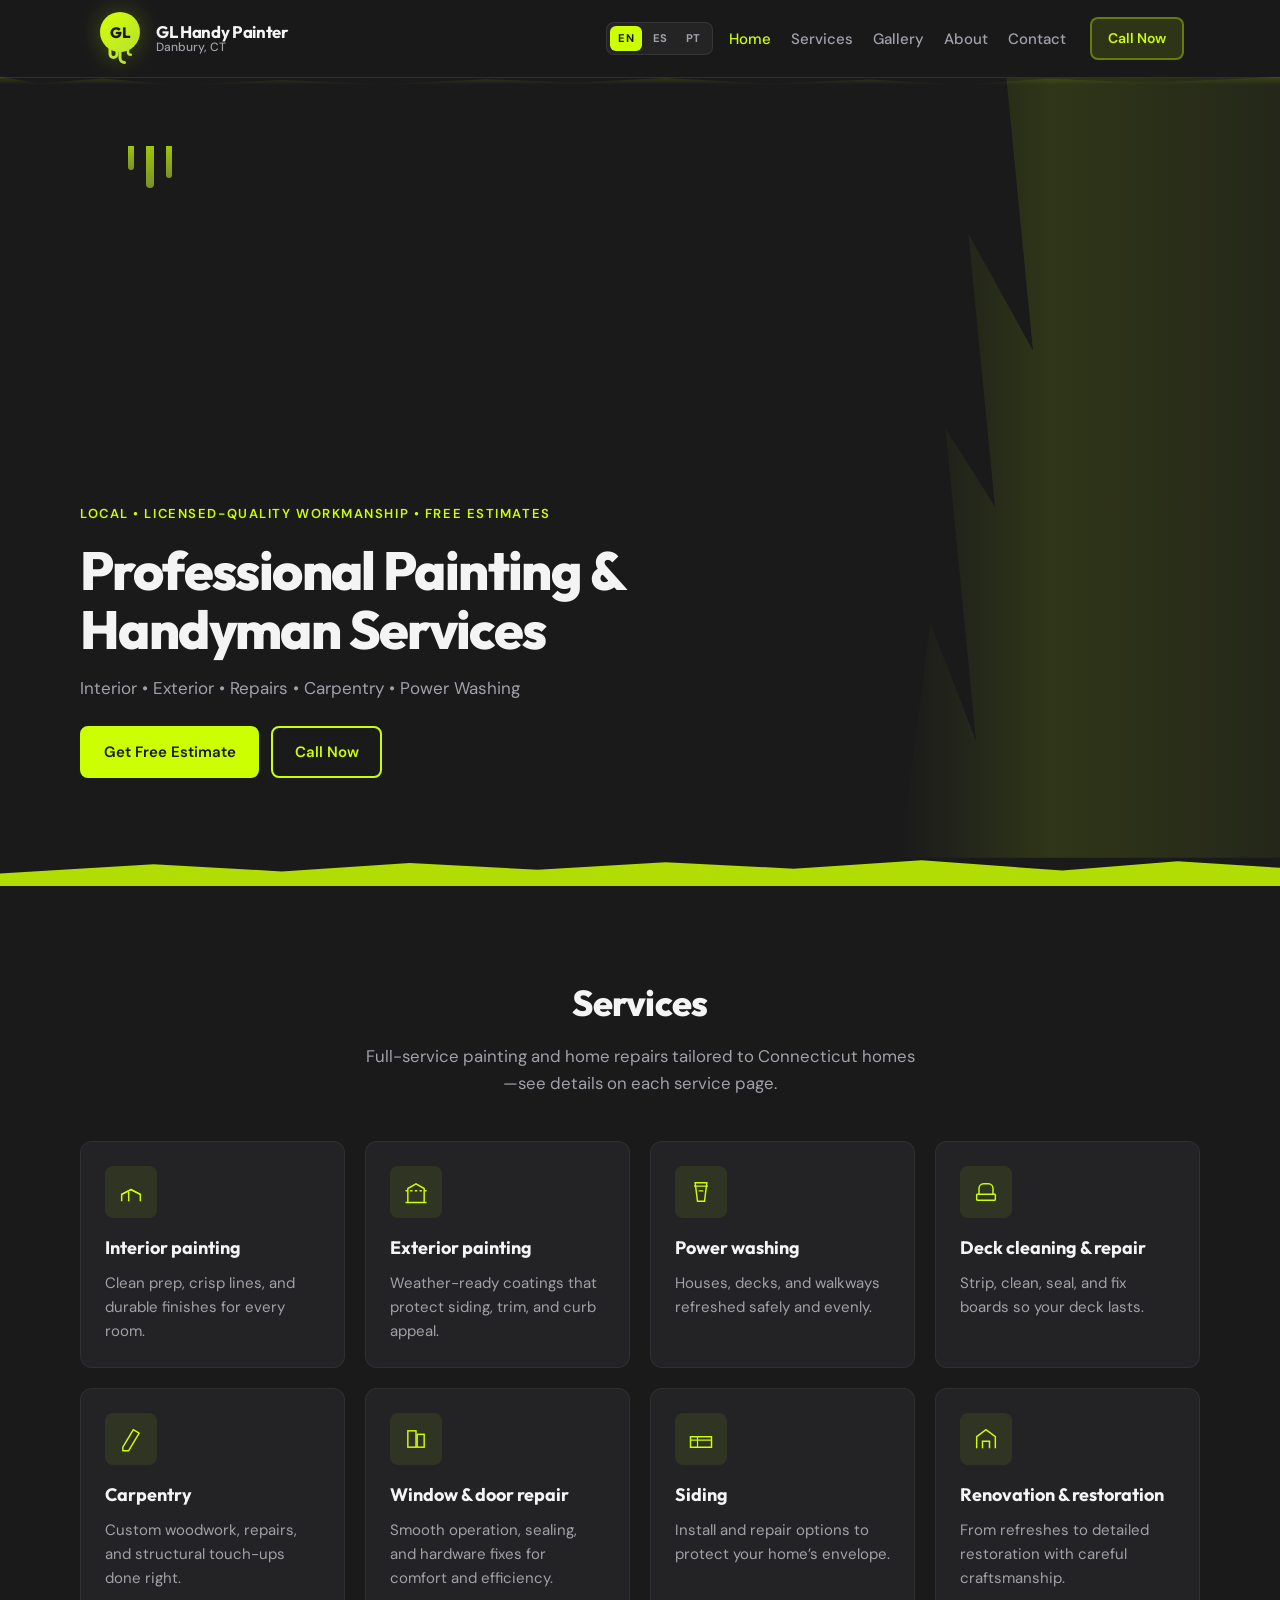
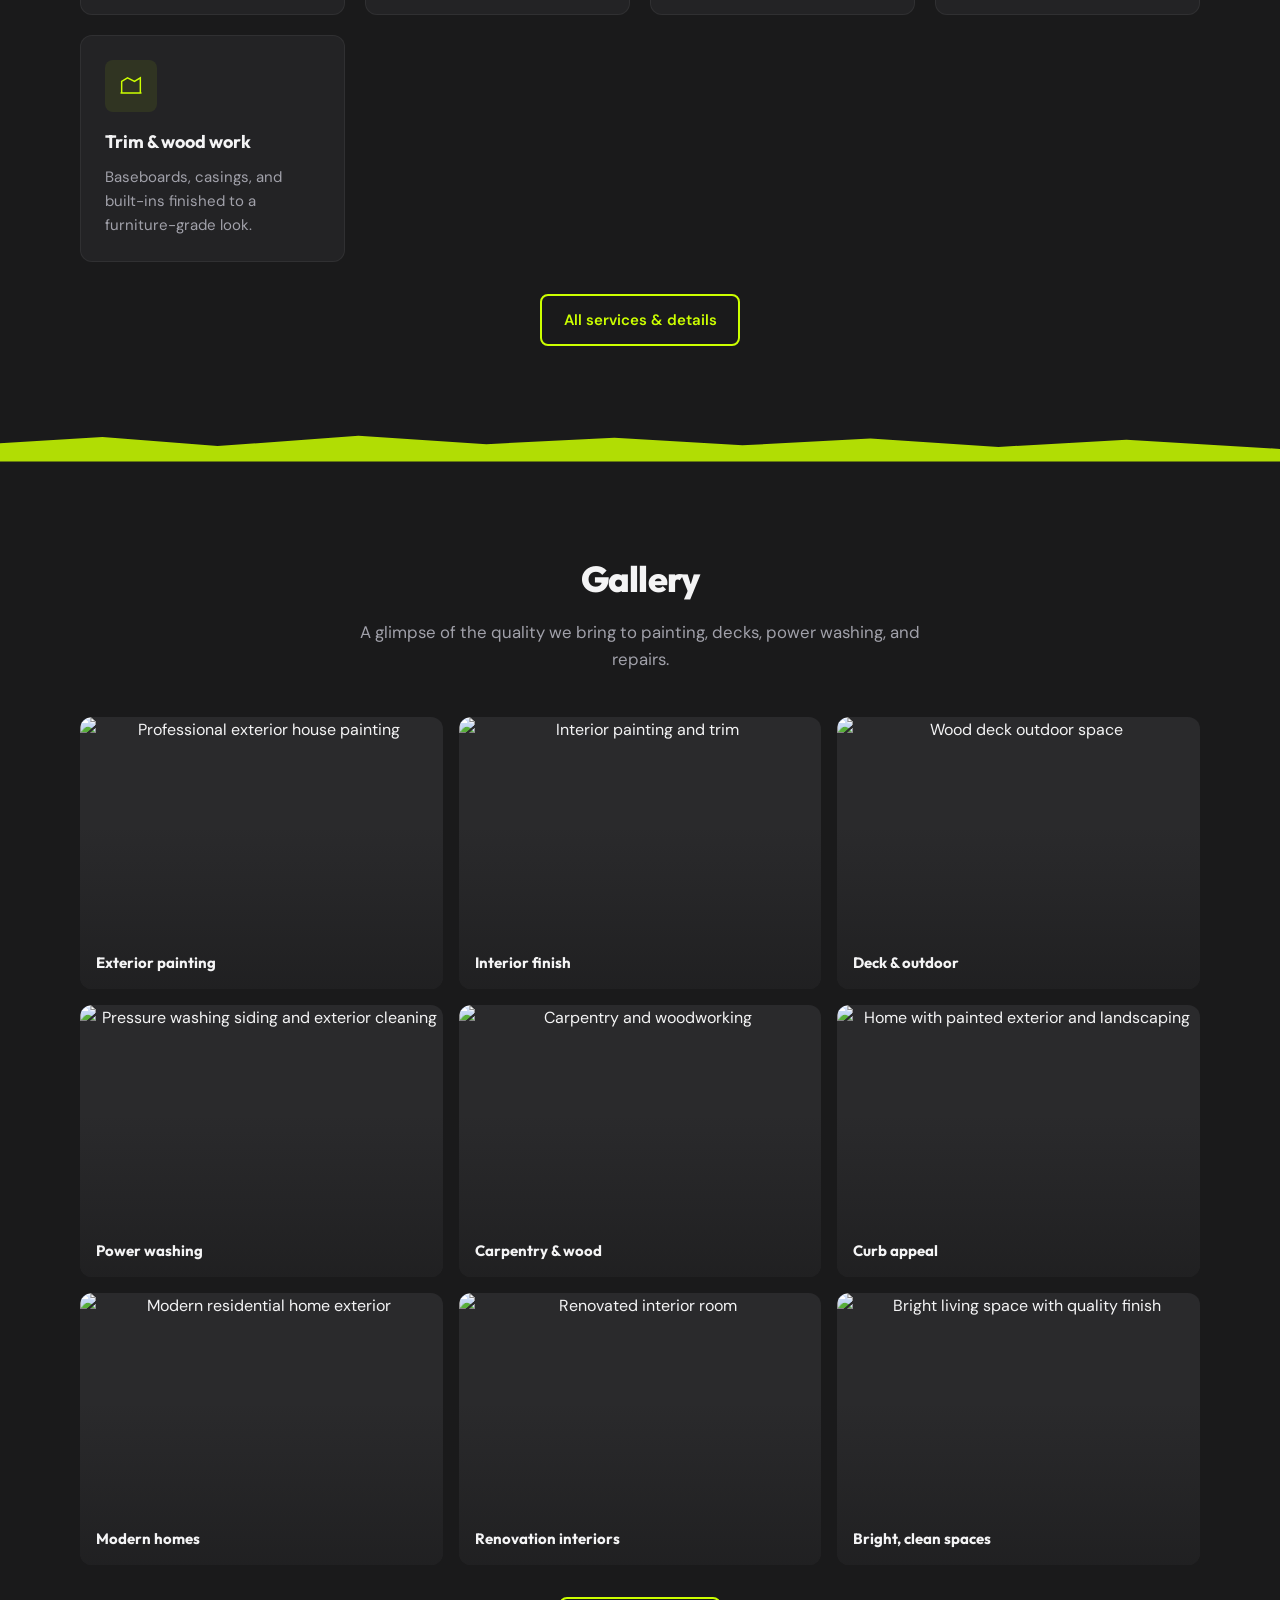
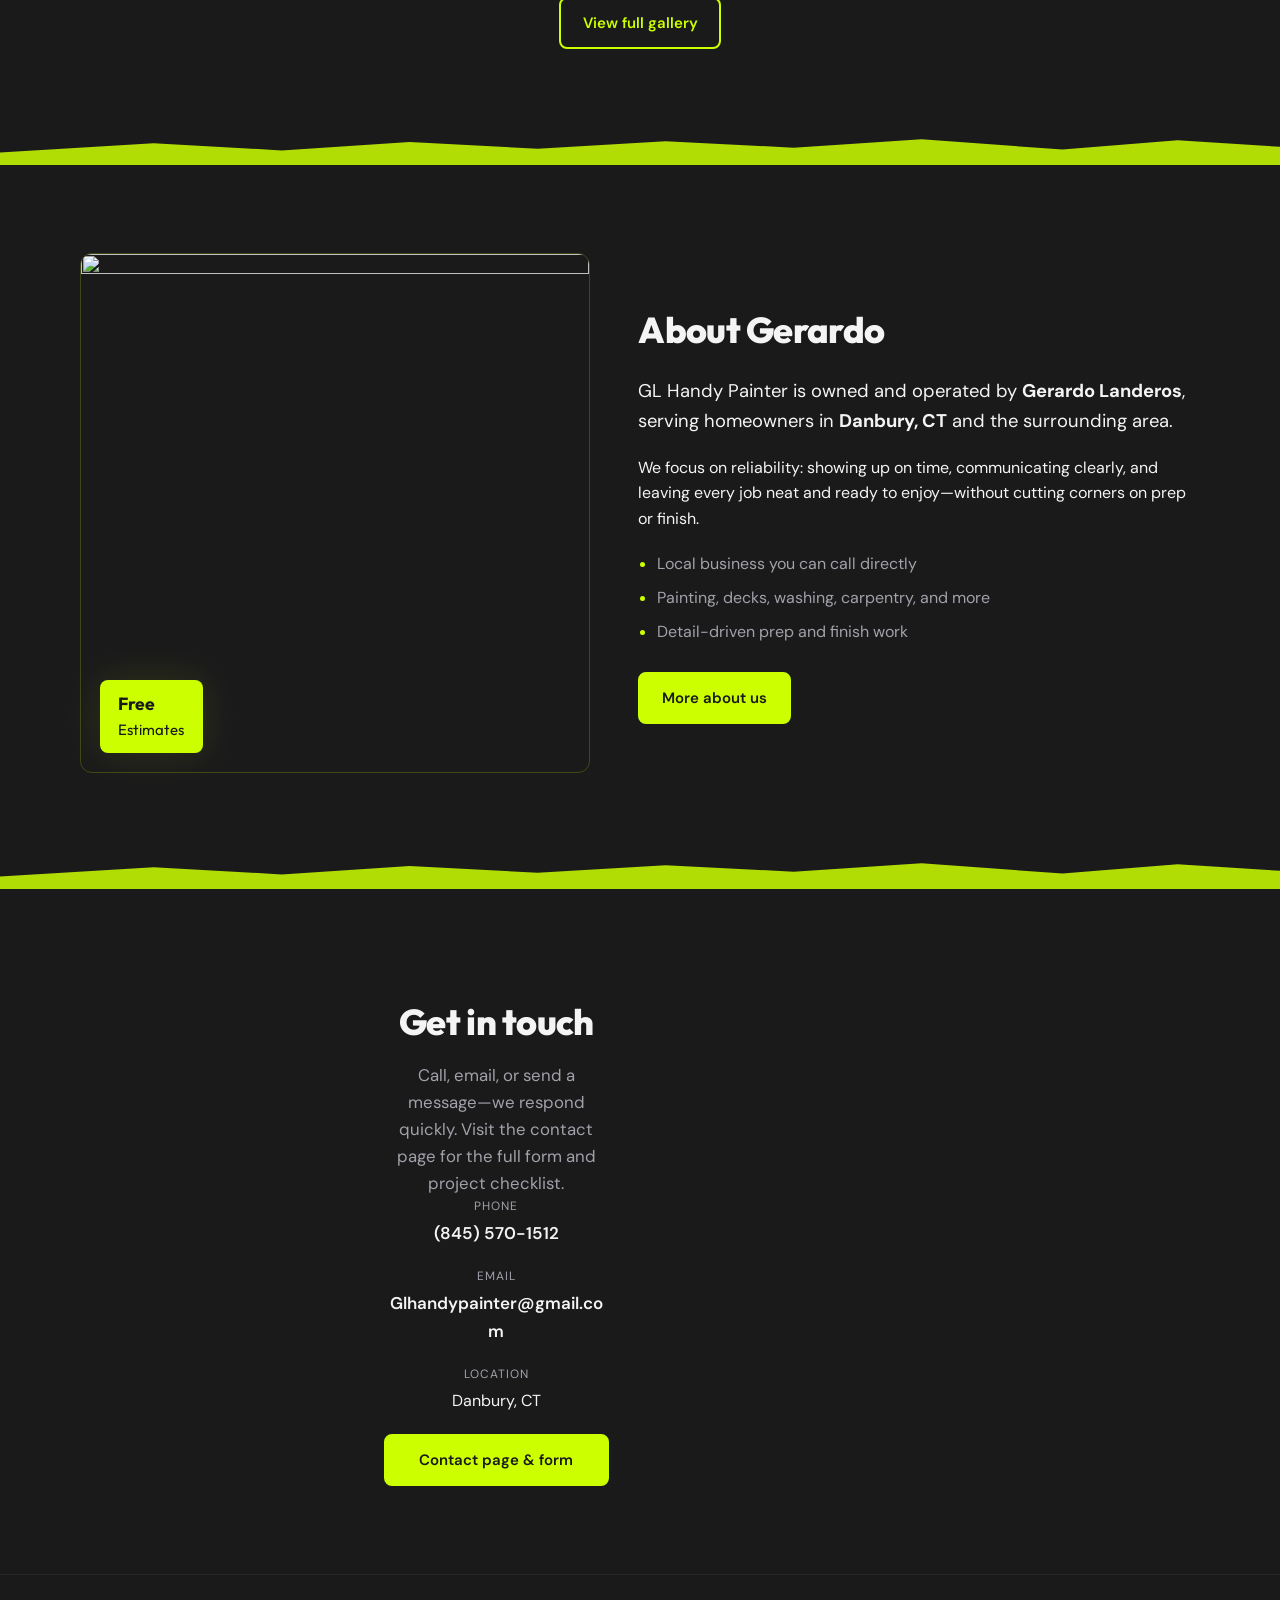
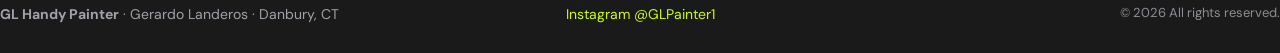
==== commit 71f6118b: "second" ====
--- a/index.html
+++ b/index.html
@@ -241,24 +241,13 @@
       </div>
     </section>
 
-    <section class="cta-banner" aria-labelledby="cta-banner-heading">
-      <div class="cta-banner__inner container">
-        <div class="cta-banner__text">
-          <h2 id="cta-banner-heading" data-i18n="cta_banner_h2">Need Painting or Repairs?</h2>
-          <p data-i18n-html="cta_banner_p">Get a <strong>free estimate</strong> today — fast response, fair pricing.</p>
-        </div>
-        <div class="cta-banner__actions">
-          <a href="tel:+18455701512" class="btn btn--dark btn--lg" data-i18n="cta_call_btn">Call (845) 570-1512</a>
-          <a href="contact.html" class="btn btn--outline-dark btn--lg" data-i18n="cta_msg_btn">Send a message</a>
-        </div>
-      </div>
-    </section>
-
-    <section class="section contact" id="contact" aria-labelledby="contact-heading">
+    <div class="stroke-divider stroke-divider--flip" aria-hidden="true"></div>
+
+    <section class="section contact contact--after-about" id="contact" aria-labelledby="contact-heading">
       <div class="container contact-grid contact-grid--teaser">
         <div class="contact-info">
           <h2 id="contact-heading" class="section-title" data-i18n="home_contact_h2">Get in touch</h2>
-          <p class="section-lead" style="text-align:left;margin-bottom:1.5rem" data-i18n="home_contact_teaser">Call, email, or send a message—we respond quickly.</p>
+          <p class="section-lead contact-teaser-lead" data-i18n="home_contact_teaser">Call, email, or send a message—we respond quickly.</p>
           <ul class="contact-list">
             <li>
               <span class="contact-label" data-i18n="home_contact_phone">Phone</span>
--- a/css/styles.css
+++ b/css/styles.css
@@ -103,7 +103,7 @@
 }
 
 .contact-grid--teaser {
-  max-width: 520px;
+  max-width: min(32rem, 100%);
   margin-inline: auto;
 }
 
@@ -117,6 +117,11 @@
 
 .contact-grid--teaser .contact-label {
   text-align: center;
+}
+
+.contact-teaser-lead {
+  text-align: center;
+  margin-bottom: 1.5rem;
 }
 
 .contact-grid--teaser .btn {
@@ -1064,118 +1069,12 @@
   color: var(--color-accent);
 }
 
-/* CTA banner — diagonal split */
-.cta-banner {
-  position: relative;
-  padding: clamp(2.75rem, 6vw, 4rem) 0;
-  background: var(--color-accent);
-  overflow: hidden;
-}
-
-.cta-banner::before {
-  content: "";
-  position: absolute;
-  inset: 0;
-  background: var(--color-bg);
-  clip-path: polygon(0 55%, 100% 0, 100% 100%, 0 100%);
-  opacity: 0.97;
-}
-
-.cta-banner__inner {
-  position: relative;
-  z-index: 1;
-  display: flex;
-  flex-direction: column;
-  gap: 1.35rem;
-  align-items: stretch;
-  text-align: center;
-}
-
-@media (min-width: 768px) {
-  .cta-banner__inner {
-    flex-direction: row;
-    align-items: center;
-    justify-content: space-between;
-    text-align: left;
-  }
-}
-
-.cta-banner__text {
-  max-width: 36rem;
-}
-
-@media (min-width: 768px) {
-  .cta-banner__text {
-    margin-right: 1rem;
-  }
-}
-
-.cta-banner__text h2 {
-  font-family: var(--font-display);
-  font-weight: 800;
-  font-size: clamp(1.35rem, 4vw, 2rem);
-  margin: 0 0 0.5rem;
-  color: #ffffff;
-  text-shadow: 0 1px 2px rgba(0, 0, 0, 0.35);
-}
-
-.cta-banner__text p {
-  margin: 0;
-  color: rgba(255, 255, 255, 0.9);
-  font-size: clamp(0.95rem, 2.8vw, 1.05rem);
-  line-height: 1.5;
-}
-
-.cta-banner__text strong {
-  color: var(--color-accent);
-  font-weight: 700;
-}
-
-.cta-banner__actions {
-  display: flex;
-  flex-direction: column;
-  flex-wrap: nowrap;
-  gap: 0.65rem;
-  flex-shrink: 0;
-  width: 100%;
-}
-
-@media (min-width: 768px) {
-  .cta-banner__actions {
-    flex-direction: row;
-    flex-wrap: wrap;
-    width: auto;
-    justify-content: flex-end;
-  }
-}
-
-/* "Send a message" on dark charcoal: high-contrast white / lime on interaction */
-.cta-banner .btn--outline-dark {
-  color: #ffffff;
-  border-color: #ffffff;
-  border-width: 2px;
-  background: rgba(255, 255, 255, 0.06);
-  min-height: 48px;
-}
-
-.cta-banner .btn--outline-dark:hover {
-  background: rgba(204, 255, 0, 0.18);
-  border-color: var(--color-accent);
-  color: var(--color-accent);
-}
-
-.cta-banner .btn--dark {
-  min-height: 48px;
-}
-
-@media (max-width: 767px) {
-  .cta-banner .btn--lg {
-    width: 100%;
-    justify-content: center;
-  }
-}
-
 /* Contact */
+.section.contact.contact--after-about {
+  padding-top: clamp(3.75rem, 10vw, 6.5rem);
+  margin-top: 0;
+}
+
 .contact-grid {
   display: grid;
   gap: 2.5rem;
@@ -1249,7 +1148,8 @@
   font-weight: 600;
   font-size: 1.0625rem;
   color: var(--color-text);
-  word-break: break-word;
+  word-break: normal;
+  overflow-wrap: anywhere;
 }
 
 .contact-list a:hover {
@@ -1477,51 +1377,132 @@
   max-width: 40rem;
 }
 
-/* Mobile nav */
+/* Mobile nav — solid panel, no see-through; bar stays above drawer */
 @media (max-width: 768px) {
   .nav-toggle {
     display: flex;
+    z-index: 3;
+  }
+
+  .site-header--menu-open {
+    z-index: 500;
+    background: var(--color-bg) !important;
+    backdrop-filter: none !important;
+    -webkit-backdrop-filter: none !important;
+    box-shadow: 0 4px 24px rgba(0, 0, 0, 0.45);
+  }
+
+  .site-header--menu-open .header-inner {
+    position: relative;
+    z-index: 3;
+    background: var(--color-bg);
+  }
+
+  .site-header--menu-open .lang-switch {
+    position: relative;
+    z-index: 3;
+  }
+
+  .nav {
+    position: static;
   }
 
   .nav-list {
     position: fixed;
-    top: var(--header-height);
+    top: 0;
     left: 0;
     right: 0;
     bottom: 0;
-    background: rgba(26, 26, 27, 0.98);
+    height: 100dvh;
+    max-height: 100dvh;
+    width: 100%;
+    margin: 0;
+    padding: 0;
+    padding-top: calc(var(--header-height) + env(safe-area-inset-top, 0px) + 0.5rem);
+    padding-left: max(1.25rem, env(safe-area-inset-left, 0px));
+    padding-right: max(1.25rem, env(safe-area-inset-right, 0px));
+    padding-bottom: max(1.25rem, env(safe-area-inset-bottom, 0px));
     flex-direction: column;
     align-items: stretch;
-    padding: 1.5rem;
     gap: 0;
+    list-style: none;
+    background: var(--color-bg);
+    box-shadow: none;
+    border-top: 1px solid rgba(204, 255, 0, 0.12);
+    overflow-x: hidden;
+    overflow-y: auto;
+    -webkit-overflow-scrolling: touch;
+    overscroll-behavior: contain;
     transform: translateX(100%);
-    transition: transform 0.35s ease;
+    visibility: hidden;
+    transition: transform 0.3s ease, visibility 0.3s;
+    z-index: 2;
+    isolation: isolate;
   }
 
   .nav-list.is-open {
     transform: translateX(0);
+    visibility: visible;
+  }
+
+  @media (prefers-reduced-motion: reduce) {
+    .nav-list {
+      transition: none;
+    }
+  }
+
+  body.nav-menu-open .fab-call {
+    visibility: hidden;
+    pointer-events: none;
   }
 
   .nav-list li {
-    border-bottom: 1px solid rgba(255, 255, 255, 0.06);
+    border-bottom: 1px solid rgba(255, 255, 255, 0.08);
+    background: var(--color-bg);
+  }
+
+  .nav-list li:last-child {
+    border-bottom: none;
   }
 
   .nav-list a:not(.btn) {
     display: flex;
     align-items: center;
-    min-height: 48px;
-    padding: 0.5rem 0;
+    min-height: 52px;
+    padding: 0.65rem 0;
     font-size: 1.125rem;
+    font-weight: 500;
+    color: var(--color-text);
+    background: transparent;
+    -webkit-tap-highlight-color: transparent;
+  }
+
+  .nav-list a:not(.btn):active {
+    color: var(--color-accent);
+  }
+
+  /* Current page: left bar (wins over .nav .nav-list desktop accent color) */
+  .nav .nav-list a[aria-current="page"] {
+    color: var(--color-text);
+    font-weight: 700;
+    box-shadow: inset 3px 0 0 var(--color-accent);
+    padding-left: 0.65rem;
+    margin-left: -0.65rem;
   }
 
   .nav-cta {
-    margin: 1rem 0 0;
-    padding-top: 0.5rem;
+    margin: 0.75rem 0 0;
+    padding: 0.75rem 0 0;
     border: none;
+    border-top: 1px solid rgba(204, 255, 0, 0.15);
+    background: var(--color-bg);
   }
 
   .nav-cta .btn--nav {
     width: 100%;
+    min-height: 52px;
+    justify-content: center;
+    font-size: 1rem;
   }
 
   .contact-form {
